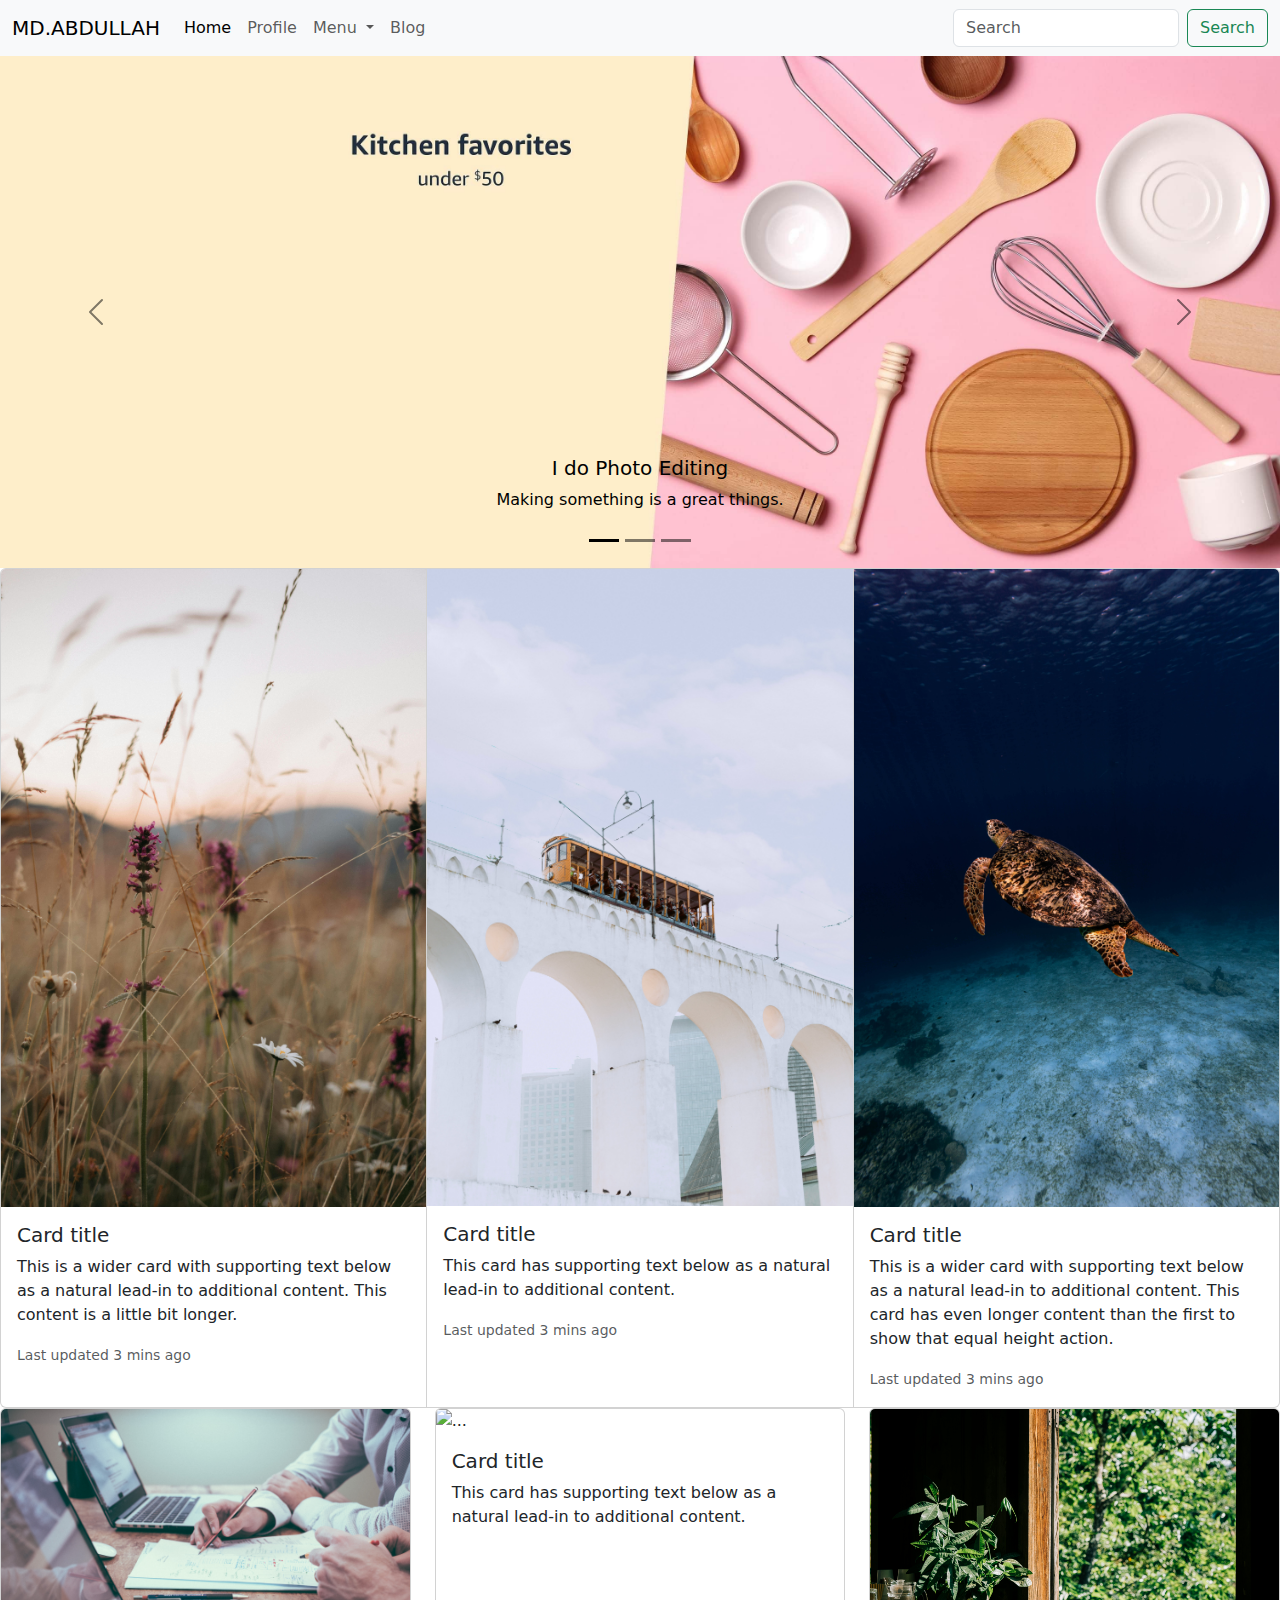
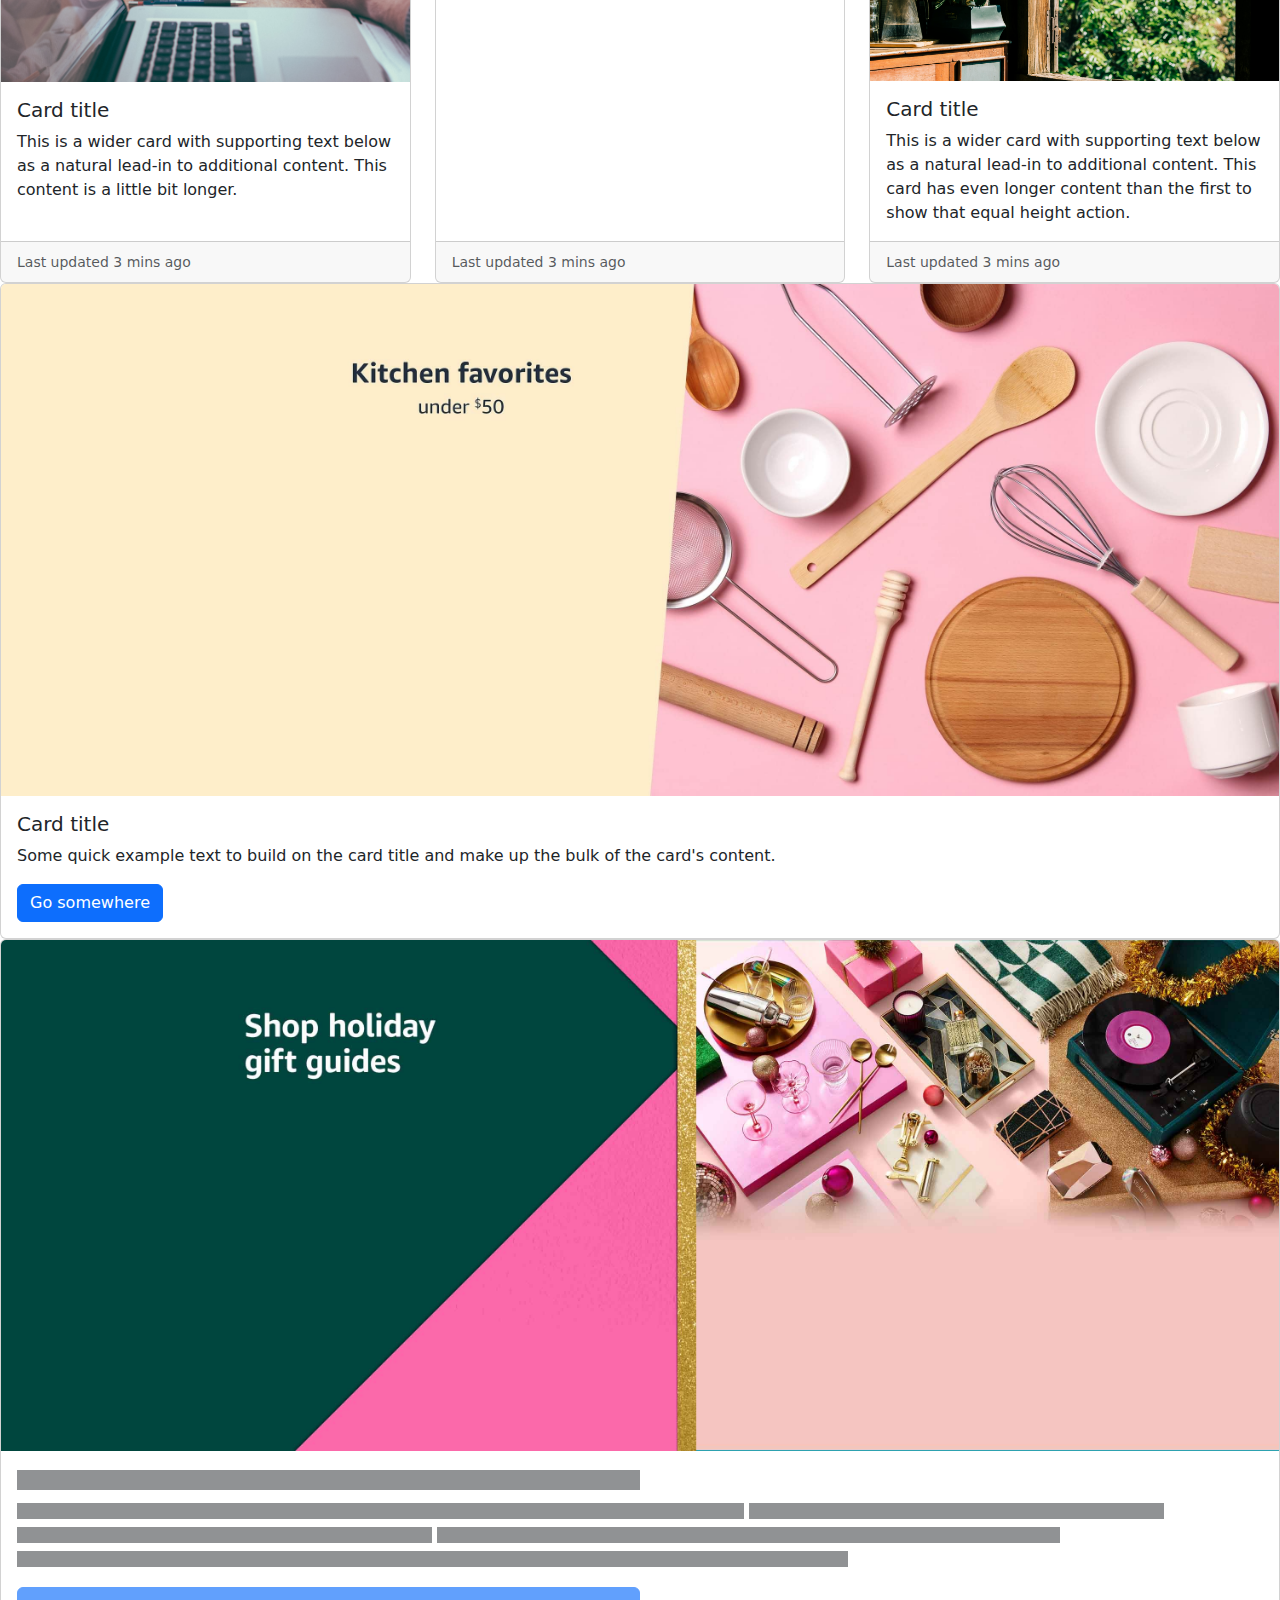
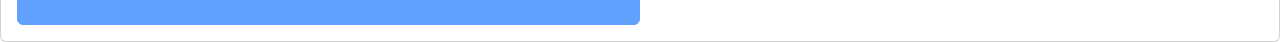
==== index.html @ ebb7961b "Add files via upload" ====
<!DOCTYPE html>
<html lang="en">
<head>
    <meta charset="UTF-8">
    <meta name="viewport" content="width=device-width, initial-scale=1.0">
    <title>Document</title>
    <link rel="stylesheet" href="assest/css/style.css">
    <link rel="stylesheet" href="assest/css/bootstrap.min.css">
</head>
<body>
   
    <nav class="navbar navbar-expand-lg bg-body-tertiary">
        <div class="container-fluid">
          <a class="navbar-brand" href="#">MD.ABDULLAH</a>
          <button class="navbar-toggler" type="button" data-bs-toggle="collapse" data-bs-target="#navbarSupportedContent" aria-controls="navbarSupportedContent" aria-expanded="false" aria-label="Toggle navigation">
            <span class="navbar-toggler-icon"></span>
          </button>
          <div class="collapse navbar-collapse" id="navbarSupportedContent">
            <ul class="navbar-nav me-auto mb-2 mb-lg-0">
              <li class="nav-item">
                <a class="nav-link active" aria-current="page" href="#">Home</a>
              </li>
              <li class="nav-item">
                <a class="nav-link" href="#">Profile</a>
              </li>
              <li class="nav-item dropdown">
                <a class="nav-link dropdown-toggle" href="#" role="button" data-bs-toggle="dropdown" aria-expanded="false">
                  Menu
                </a>
                <ul class="dropdown-menu">
                  <li><a class="dropdown-item" href="login.html">Login</a></li>
                  <li><a class="dropdown-item" href="">Creat new account</a></li>
                  <li><hr class="dropdown-divider"></li>
                  <li><a class="dropdown-item" href="#">We are in the new era</a></li>
                </ul>
              </li>
              <li class="nav-item">
                <a class="nav-link" >Blog</a>
              </li>
            </ul>
            <form class="d-flex" role="search">
              <input class="form-control me-2" type="search" placeholder="Search" aria-label="Search">
              <button class="btn btn-outline-success" type="submit">Search</button>
            </form>
          </div>
        </div>
      </nav>




      <div id="carouselExampleDark" class="carousel carousel-dark slide">
        <div class="carousel-indicators">
          <button type="button" data-bs-target="#carouselExampleDark" data-bs-slide-to="0" class="active" aria-current="true" aria-label="Slide 1"></button>
          <button type="button" data-bs-target="#carouselExampleDark" data-bs-slide-to="1" aria-label="Slide 2"></button>
          <button type="button" data-bs-target="#carouselExampleDark" data-bs-slide-to="2" aria-label="Slide 3"></button>
        </div>
        <div class="carousel-inner">
          <div class="carousel-item active" data-bs-interval="10000">
            <img src="cover1.jpg"  class="d-block w-100" alt="...">
            <div class="carousel-caption d-none d-md-block">
              <h5>I do Photo Editing</h5>
              <p>Making something is a great things.</p>
            </div>
          </div>
          <div class="carousel-item" data-bs-interval="2000">
            <img src="cover2.jpg"  class="d-block w-100" alt="...">
            <div class="carousel-caption d-none d-md-block">
              <h5>I do Photo Editing</h5>
              <p>Making something is a great things.</p>
            </div>
          </div>
          <div class="carousel-item">
            <img src="cover3.jpg"class="d-block w-100" alt="...">
            <div class="carousel-caption d-none d-md-block">
              <h5>I do Photo Editing</h5>
              <p>Making something is a great things.</p>
            </div>
          </div>
        </div>
        <button class="carousel-control-prev" type="button" data-bs-target="#carouselExampleDark" data-bs-slide="prev">
          <span class="carousel-control-prev-icon" aria-hidden="true"></span>
          <span class="visually-hidden">Previous</span>
        </button>
        <button class="carousel-control-next" type="button" data-bs-target="#carouselExampleDark" data-bs-slide="next">
          <span class="carousel-control-next-icon" aria-hidden="true"></span>
          <span class="visually-hidden">Next</span>
        </button>
      </div>




     














<div class="card-group">
  <div class="card">
    <img src="pexels-anastasiia-chaikovska-17636458.jpg" class="card-img-top" alt="...">
    <div class="card-body">
      <h5 class="card-title">Card title</h5>
      <p class="card-text">This is a wider card with supporting text below as a natural lead-in to additional content. This content is a little bit longer.</p>
      <p class="card-text"><small class="text-body-secondary">Last updated 3 mins ago</small></p>
    </div>
  </div>
  <div class="card">
    <img src="pexels-anderson-rangel-18160783.jpg" class="card-img-top" alt="...">
    <div class="card-body">
      <h5 class="card-title">Card title</h5>
      <p class="card-text">This card has supporting text below as a natural lead-in to additional content.</p>
      <p class="card-text"><small class="text-body-secondary">Last updated 3 mins ago</small></p>
    </div>
  </div>
  <div class="card">
    <img src="pexels-phydio-patcho-19232036.jpg" class="card-img-top" alt="...">
    <div class="card-body">
      <h5 class="card-title">Card title</h5>
      <p class="card-text">This is a wider card with supporting text below as a natural lead-in to additional content. This card has even longer content than the first to show that equal height action.</p>
      <p class="card-text"><small class="text-body-secondary">Last updated 3 mins ago</small></p>
    </div>
  </div>
</div> 









<div class="row row-cols-1 row-cols-md-3 g-4">
  <div class="col">
    <div class="card h-100">
      <img src="scott-graham-5fNmWej4tAA-unsplash.jpg" class="card-img-top" alt="...">
      <div class="card-body">
        <h5 class="card-title">Card title</h5>
        <p class="card-text">This is a wider card with supporting text below as a natural lead-in to additional content. This content is a little bit longer.</p>
      </div>
      <div class="card-footer">
        <small class="text-body-secondary">Last updated 3 mins ago</small>
      </div>
    </div>
  </div>
  <div class="col">
    <div class="card h-100">
      <img src="pexels-l-m-19031635.jpg" class="card-img-top" alt="...">
      <div class="card-body">
        <h5 class="card-title">Card title</h5>
        <p class="card-text">This card has supporting text below as a natural lead-in to additional content.</p>
      </div>
      <div class="card-footer">
        <small class="text-body-secondary">Last updated 3 mins ago</small>
      </div>
    </div>
  </div>
  <div class="col">
    <div class="card h-100">
      <img src="pexels-kha-ruxury-17151144.jpg" class="card-img-top" alt="...">
      <div class="card-body">
        <h5 class="card-title">Card title</h5>
        <p class="card-text">This is a wider card with supporting text below as a natural lead-in to additional content. This card has even longer content than the first to show that equal height action.</p>
      </div>
      <div class="card-footer">
        <small class="text-body-secondary">Last updated 3 mins ago</small>
      </div>
    </div>
  </div>
</div>








<div class="card">
  <img src="cover1.jpg" class="card-img-top" alt="...">

  <div class="card-body">
    <h5 class="card-title">Card title</h5>
    <p class="card-text">Some quick example text to build on the card title and make up the bulk of the card's content.</p>
    <a href="#" class="btn btn-primary">Go somewhere</a>
  </div>
</div>

<div class="card" aria-hidden="true">
  <img src="cover3.jpg" class="card-img-top" alt="...">
  <div class="card-body">
    <h5 class="card-title placeholder-glow">
      <span class="placeholder col-6"></span>
    </h5>
    <p class="card-text placeholder-glow">
      <span class="placeholder col-7"></span>
      <span class="placeholder col-4"></span>
      <span class="placeholder col-4"></span>
      <span class="placeholder col-6"></span>
      <span class="placeholder col-8"></span>
    </p>
    <a class="btn btn-primary disabled placeholder col-6" aria-disabled="true"></a>
  </div>
</div>
    


    <script src="assest/css/bootstrap.bundle.min.js"></script>
</body>
</html>
---- assest/css/style.css ----
.bo{
    width: 100%;
}
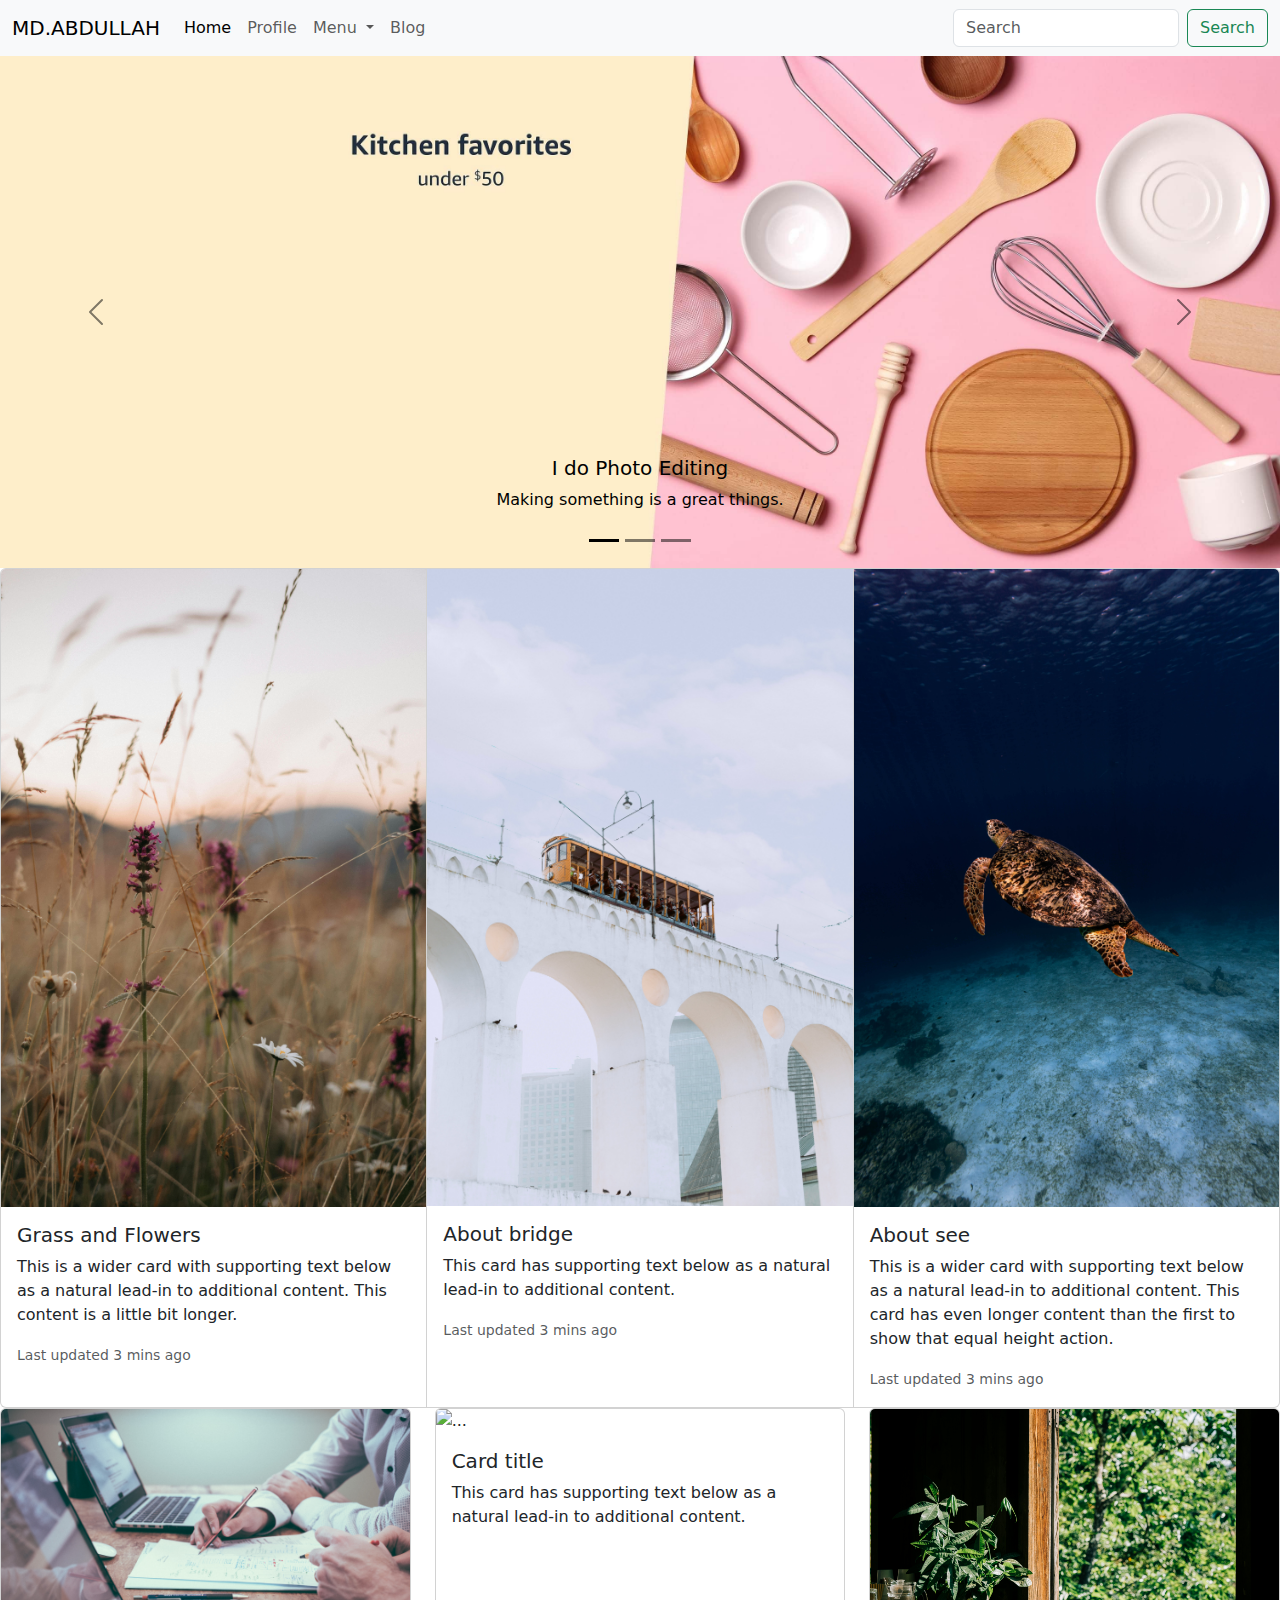
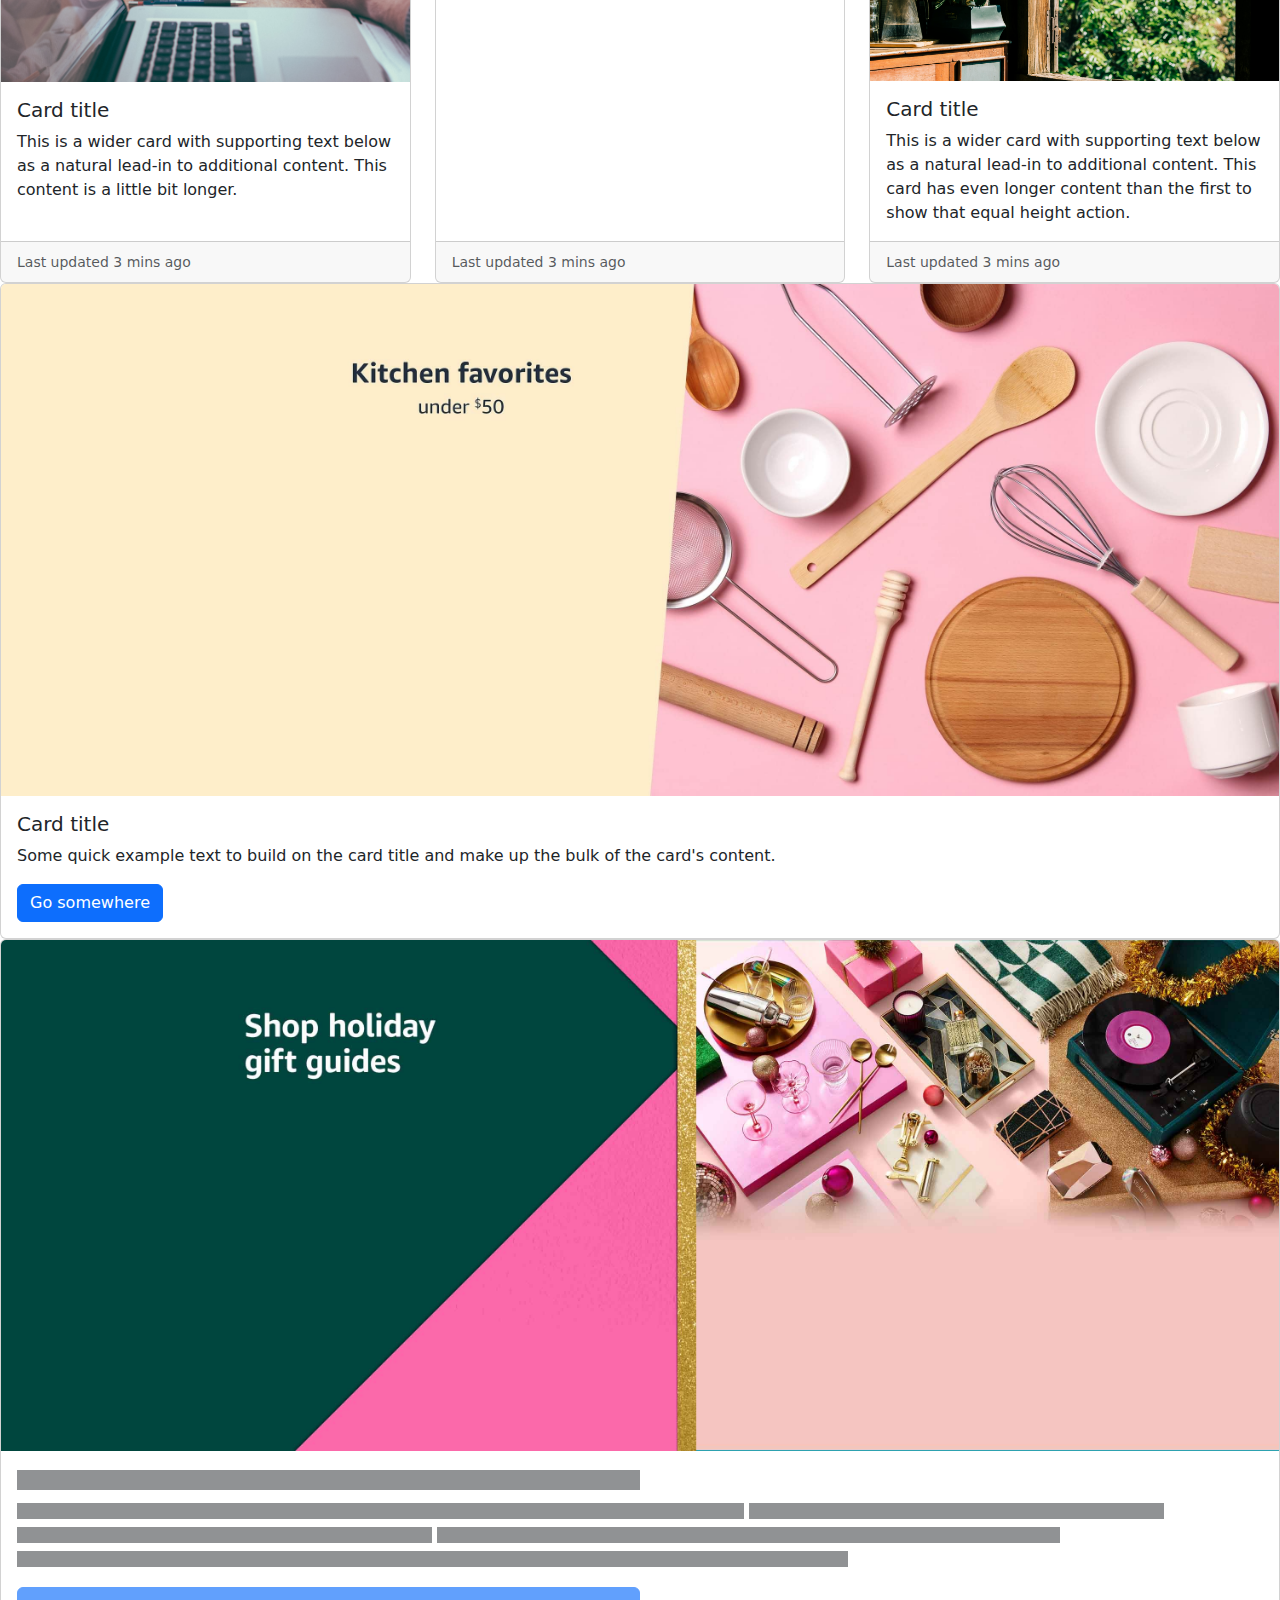
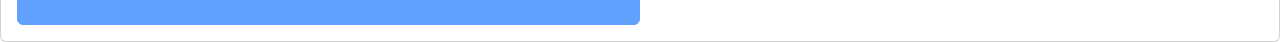
==== commit 6a240802: "Update index.html" ====
--- a/index.html
+++ b/index.html
@@ -110,7 +110,7 @@
   <div class="card">
     <img src="pexels-anastasiia-chaikovska-17636458.jpg" class="card-img-top" alt="...">
     <div class="card-body">
-      <h5 class="card-title">Card title</h5>
+      <h5 class="card-title">Grass and Flowers</h5>
       <p class="card-text">This is a wider card with supporting text below as a natural lead-in to additional content. This content is a little bit longer.</p>
       <p class="card-text"><small class="text-body-secondary">Last updated 3 mins ago</small></p>
     </div>
@@ -118,7 +118,7 @@
   <div class="card">
     <img src="pexels-anderson-rangel-18160783.jpg" class="card-img-top" alt="...">
     <div class="card-body">
-      <h5 class="card-title">Card title</h5>
+      <h5 class="card-title">About bridge</h5>
       <p class="card-text">This card has supporting text below as a natural lead-in to additional content.</p>
       <p class="card-text"><small class="text-body-secondary">Last updated 3 mins ago</small></p>
     </div>
@@ -126,7 +126,7 @@
   <div class="card">
     <img src="pexels-phydio-patcho-19232036.jpg" class="card-img-top" alt="...">
     <div class="card-body">
-      <h5 class="card-title">Card title</h5>
+      <h5 class="card-title">About see</h5>
       <p class="card-text">This is a wider card with supporting text below as a natural lead-in to additional content. This card has even longer content than the first to show that equal height action.</p>
       <p class="card-text"><small class="text-body-secondary">Last updated 3 mins ago</small></p>
     </div>
@@ -218,4 +218,4 @@
 
     <script src="assest/css/bootstrap.bundle.min.js"></script>
 </body>
-</html>+</html>
